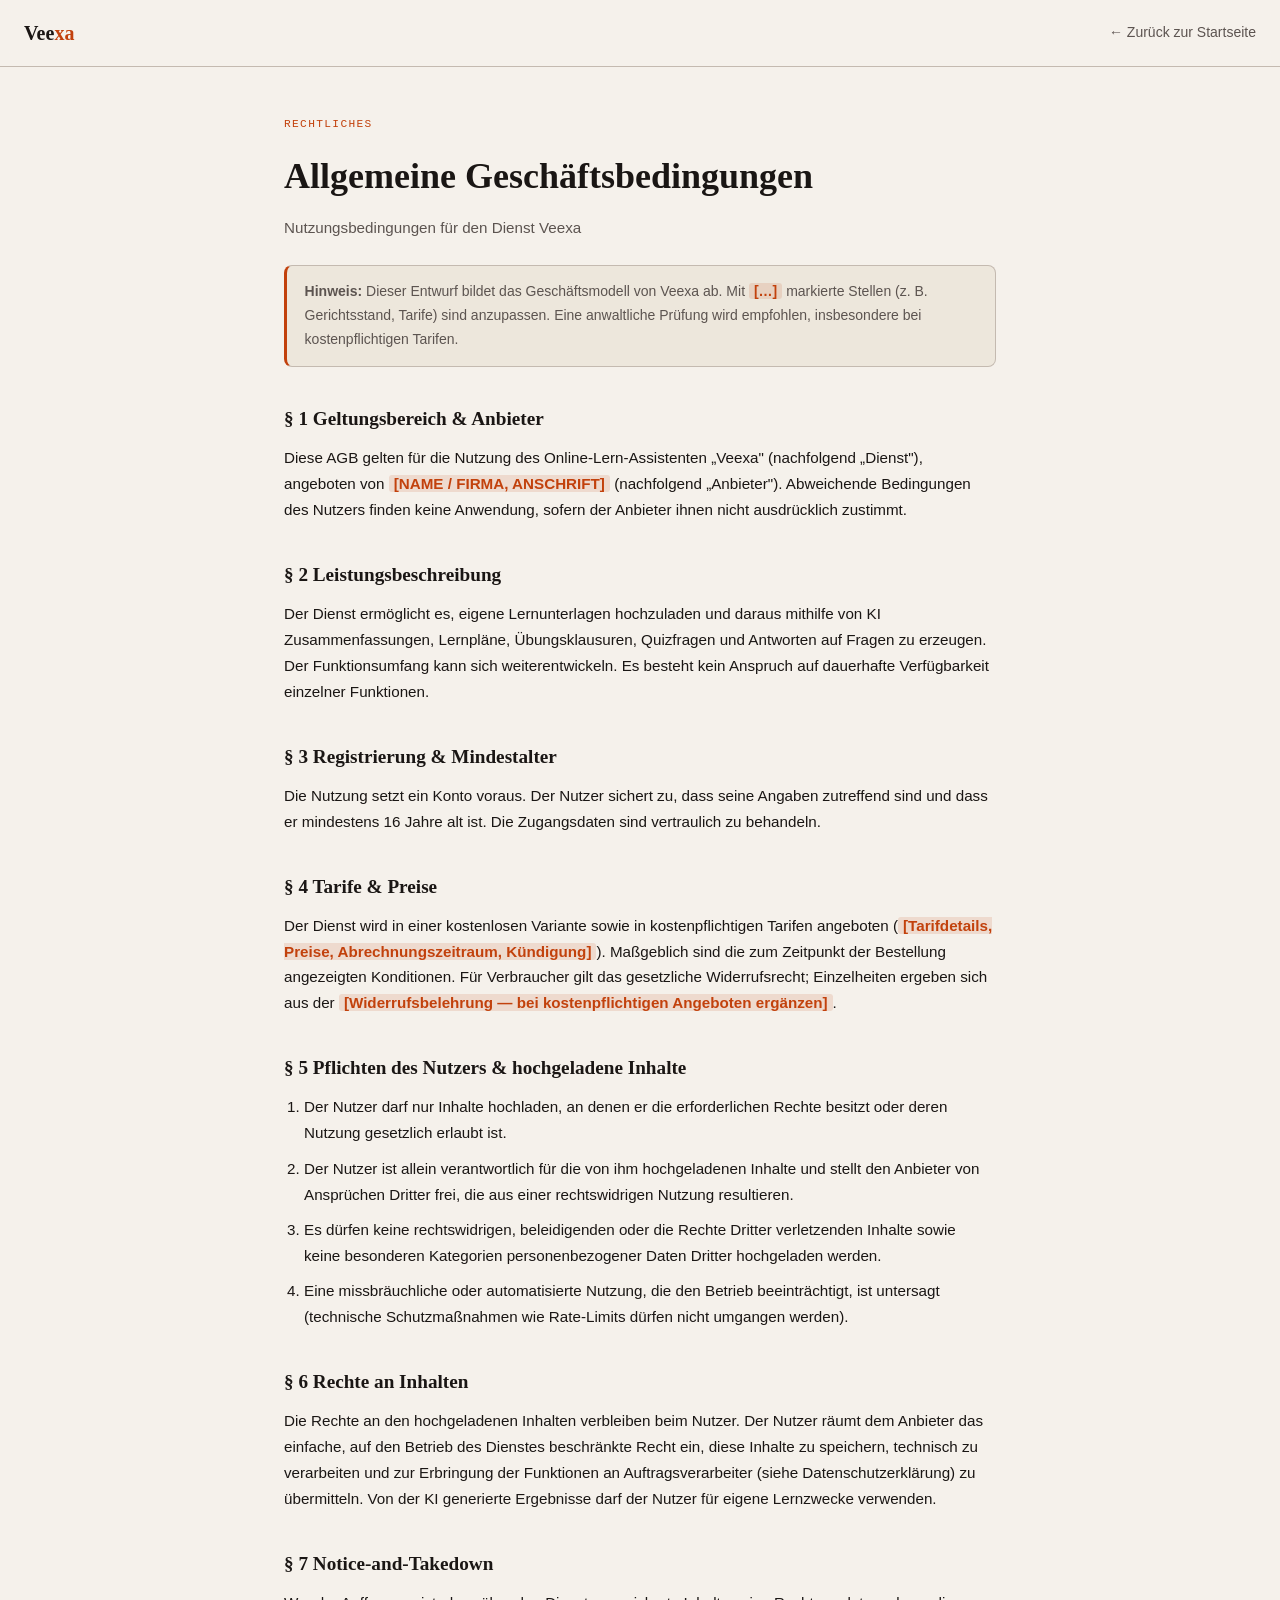
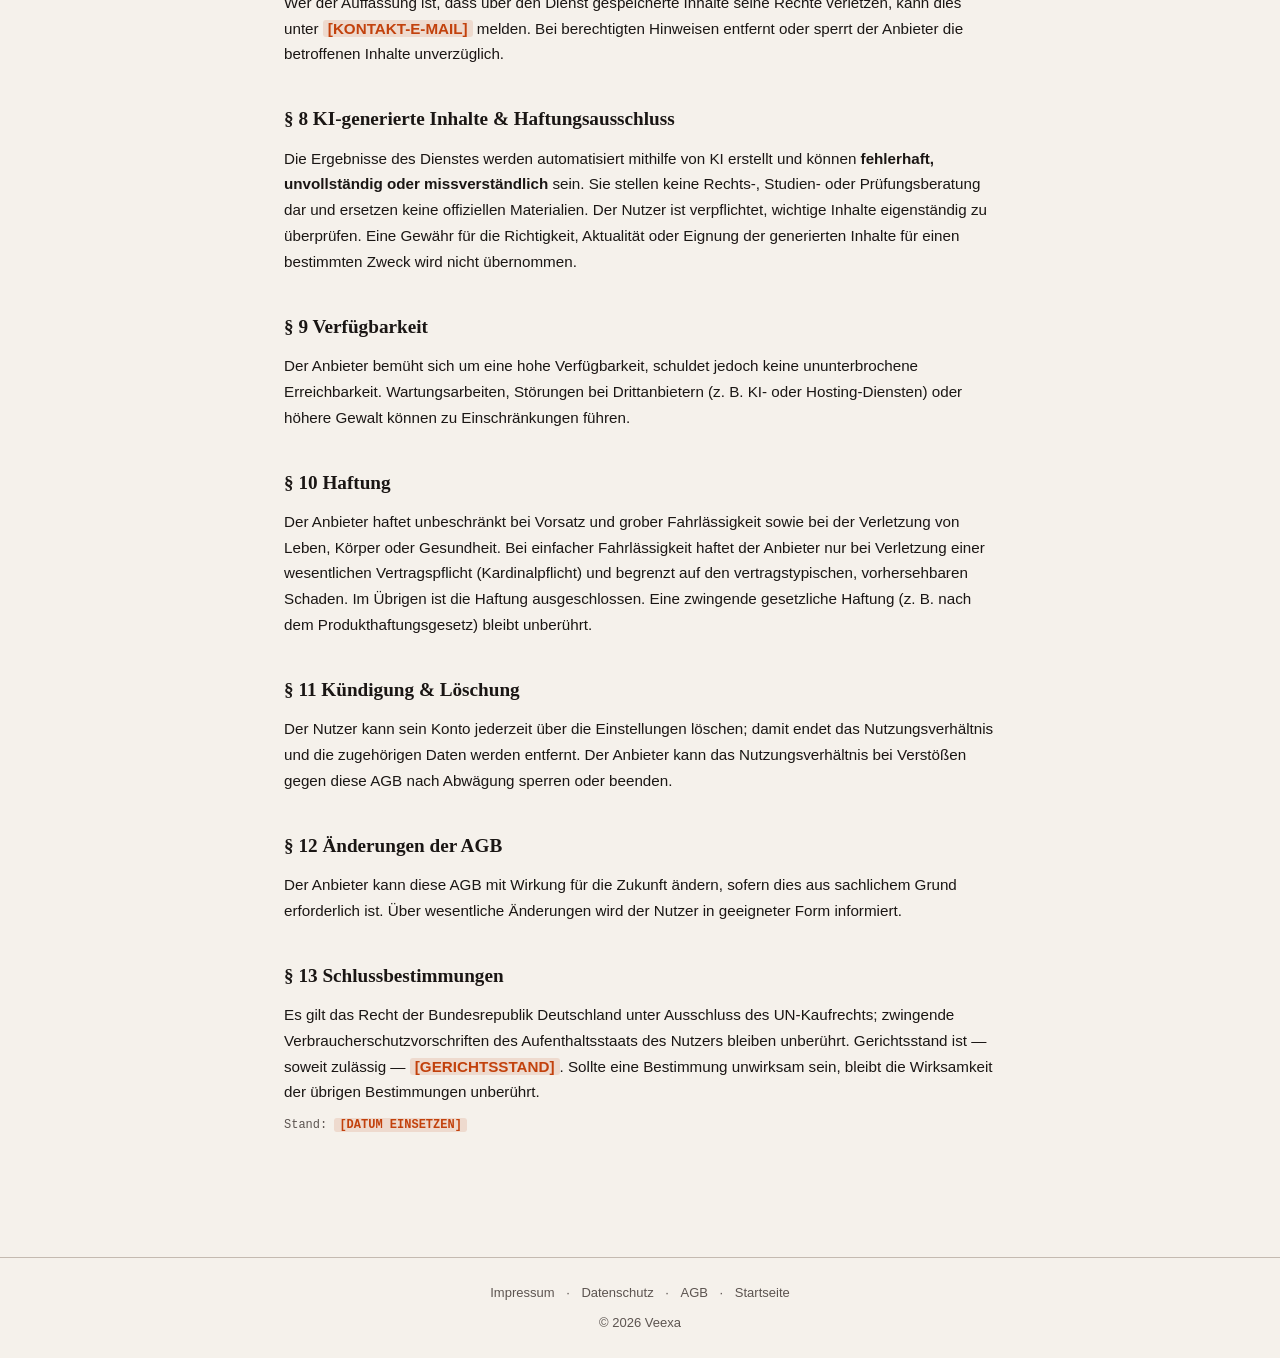
==== app/static/agb.html @ 4945a4fa "fonts and llm change" ====
<!DOCTYPE html>
<html lang="de">
<head>
  <meta charset="UTF-8" />
  <meta name="viewport" content="width=device-width, initial-scale=1.0" />
  <meta name="robots" content="index, follow" />
  <title>AGB — Veexa</title>
  <link rel="icon" href="/logo.png" type="image/png" />
  <link rel="stylesheet" href="/fonts/fonts.css">
  <style>
    :root {
      --bg: #F5F1EB; --panel: #EDE7DC; --border: #C4BAB0;
      --text: #1A1614; --muted: #5C5450; --accent: #C2410C;
    }
    * { margin: 0; padding: 0; box-sizing: border-box; }
    body { background: var(--bg); color: var(--text); font-family: 'Inter', sans-serif; line-height: 1.7; -webkit-font-smoothing: antialiased; }
    .legal-nav {
      position: sticky; top: 0; z-index: 10; display: flex; align-items: center; justify-content: space-between;
      padding: 1rem 1.5rem; background: rgba(245,241,235,0.9); backdrop-filter: blur(8px); border-bottom: 1px solid var(--border);
    }
    .legal-nav a.brand { font-family: 'Lora', serif; font-weight: 700; font-size: 1.25rem; color: var(--text); text-decoration: none; }
    .legal-nav a.brand span { color: var(--accent); }
    .legal-nav a.back { font-size: 0.875rem; color: var(--muted); text-decoration: none; }
    .legal-nav a.back:hover { color: var(--accent); }
    main { max-width: 760px; margin: 0 auto; padding: 3rem 1.5rem 4rem; }
    .legal-kicker { font-family: 'JetBrains Mono', monospace; font-size: 0.7rem; letter-spacing: 0.12em; text-transform: uppercase; color: var(--accent); margin-bottom: 0.75rem; }
    h1 { font-family: 'Lora', serif; font-size: 2.25rem; font-weight: 700; margin-bottom: 0.5rem; }
    h2 { font-family: 'Lora', serif; font-size: 1.2rem; font-weight: 600; margin: 2.25rem 0 0.6rem; }
    p, li { font-size: 0.95rem; color: var(--text); margin-bottom: 0.6rem; }
    .muted { color: var(--muted); }
    ul, ol { padding-left: 1.25rem; margin-bottom: 0.6rem; }
    a { color: var(--accent); }
    .updated { font-family: 'JetBrains Mono', monospace; font-size: 0.75rem; color: var(--muted); margin-top: 0.5rem; }
    .ph { background: rgba(194,65,12,0.13); color: var(--accent); padding: 0 5px; border-radius: 3px; font-weight: 600; }
    .note { background: var(--panel); border: 1px solid var(--border); border-left: 3px solid var(--accent); border-radius: 8px; padding: 0.9rem 1.1rem; margin: 1.5rem 0; font-size: 0.875rem; color: var(--muted); }
    .legal-footer { border-top: 1px solid var(--border); margin-top: 3rem; padding: 1.5rem; text-align: center; font-size: 0.8125rem; color: var(--muted); }
    .legal-footer a { margin: 0 0.5rem; color: var(--muted); text-decoration: none; }
    .legal-footer a:hover { color: var(--accent); }
  </style>
</head>
<body>
  <nav class="legal-nav">
    <a class="brand" href="/">Vee<span>xa</span></a>
    <a class="back" href="/">← Zurück zur Startseite</a>
  </nav>

  <main>
    <div class="legal-kicker">Rechtliches</div>
    <h1>Allgemeine Geschäftsbedingungen</h1>
    <p class="muted">Nutzungsbedingungen für den Dienst Veexa</p>

    <div class="note">
      <strong>Hinweis:</strong> Dieser Entwurf bildet das Geschäftsmodell von Veexa ab. Mit
      <span class="ph">[…]</span> markierte Stellen (z. B. Gerichtsstand, Tarife) sind anzupassen.
      Eine anwaltliche Prüfung wird empfohlen, insbesondere bei kostenpflichtigen Tarifen.
    </div>

    <h2>§ 1 Geltungsbereich &amp; Anbieter</h2>
    <p>
      Diese AGB gelten für die Nutzung des Online-Lern-Assistenten „Veexa" (nachfolgend „Dienst"),
      angeboten von <span class="ph">[NAME / FIRMA, ANSCHRIFT]</span> (nachfolgend „Anbieter"). Abweichende
      Bedingungen des Nutzers finden keine Anwendung, sofern der Anbieter ihnen nicht ausdrücklich zustimmt.
    </p>

    <h2>§ 2 Leistungsbeschreibung</h2>
    <p>
      Der Dienst ermöglicht es, eigene Lernunterlagen hochzuladen und daraus mithilfe von KI
      Zusammenfassungen, Lernpläne, Übungsklausuren, Quizfragen und Antworten auf Fragen zu erzeugen.
      Der Funktionsumfang kann sich weiterentwickeln. Es besteht kein Anspruch auf dauerhafte
      Verfügbarkeit einzelner Funktionen.
    </p>

    <h2>§ 3 Registrierung &amp; Mindestalter</h2>
    <p>
      Die Nutzung setzt ein Konto voraus. Der Nutzer sichert zu, dass seine Angaben zutreffend sind und
      dass er mindestens 16 Jahre alt ist. Die Zugangsdaten sind vertraulich zu behandeln.
    </p>

    <h2>§ 4 Tarife &amp; Preise</h2>
    <p>
      Der Dienst wird in einer kostenlosen Variante sowie in kostenpflichtigen Tarifen angeboten
      (<span class="ph">[Tarifdetails, Preise, Abrechnungszeitraum, Kündigung]</span>). Maßgeblich sind die
      zum Zeitpunkt der Bestellung angezeigten Konditionen. Für Verbraucher gilt das gesetzliche
      Widerrufsrecht; Einzelheiten ergeben sich aus der <span class="ph">[Widerrufsbelehrung — bei
      kostenpflichtigen Angeboten ergänzen]</span>.
    </p>

    <h2>§ 5 Pflichten des Nutzers &amp; hochgeladene Inhalte</h2>
    <ol>
      <li>Der Nutzer darf nur Inhalte hochladen, an denen er die erforderlichen Rechte besitzt oder deren Nutzung gesetzlich erlaubt ist.</li>
      <li>Der Nutzer ist allein verantwortlich für die von ihm hochgeladenen Inhalte und stellt den Anbieter von Ansprüchen Dritter frei, die aus einer rechtswidrigen Nutzung resultieren.</li>
      <li>Es dürfen keine rechtswidrigen, beleidigenden oder die Rechte Dritter verletzenden Inhalte sowie keine besonderen Kategorien personenbezogener Daten Dritter hochgeladen werden.</li>
      <li>Eine missbräuchliche oder automatisierte Nutzung, die den Betrieb beeinträchtigt, ist untersagt (technische Schutzmaßnahmen wie Rate-Limits dürfen nicht umgangen werden).</li>
    </ol>

    <h2>§ 6 Rechte an Inhalten</h2>
    <p>
      Die Rechte an den hochgeladenen Inhalten verbleiben beim Nutzer. Der Nutzer räumt dem Anbieter das
      einfache, auf den Betrieb des Dienstes beschränkte Recht ein, diese Inhalte zu speichern, technisch
      zu verarbeiten und zur Erbringung der Funktionen an Auftragsverarbeiter (siehe Datenschutzerklärung)
      zu übermitteln. Von der KI generierte Ergebnisse darf der Nutzer für eigene Lernzwecke verwenden.
    </p>

    <h2>§ 7 Notice-and-Takedown</h2>
    <p>
      Wer der Auffassung ist, dass über den Dienst gespeicherte Inhalte seine Rechte verletzen, kann dies
      unter <span class="ph">[KONTAKT-E-MAIL]</span> melden. Bei berechtigten Hinweisen entfernt oder
      sperrt der Anbieter die betroffenen Inhalte unverzüglich.
    </p>

    <h2>§ 8 KI-generierte Inhalte &amp; Haftungsausschluss</h2>
    <p>
      Die Ergebnisse des Dienstes werden automatisiert mithilfe von KI erstellt und können <strong>fehlerhaft,
      unvollständig oder missverständlich</strong> sein. Sie stellen keine Rechts-, Studien- oder
      Prüfungsberatung dar und ersetzen keine offiziellen Materialien. Der Nutzer ist verpflichtet,
      wichtige Inhalte eigenständig zu überprüfen. Eine Gewähr für die Richtigkeit, Aktualität oder
      Eignung der generierten Inhalte für einen bestimmten Zweck wird nicht übernommen.
    </p>

    <h2>§ 9 Verfügbarkeit</h2>
    <p>
      Der Anbieter bemüht sich um eine hohe Verfügbarkeit, schuldet jedoch keine ununterbrochene
      Erreichbarkeit. Wartungsarbeiten, Störungen bei Drittanbietern (z. B. KI- oder Hosting-Diensten)
      oder höhere Gewalt können zu Einschränkungen führen.
    </p>

    <h2>§ 10 Haftung</h2>
    <p>
      Der Anbieter haftet unbeschränkt bei Vorsatz und grober Fahrlässigkeit sowie bei der Verletzung von
      Leben, Körper oder Gesundheit. Bei einfacher Fahrlässigkeit haftet der Anbieter nur bei Verletzung
      einer wesentlichen Vertragspflicht (Kardinalpflicht) und begrenzt auf den vertragstypischen,
      vorhersehbaren Schaden. Im Übrigen ist die Haftung ausgeschlossen. Eine zwingende gesetzliche
      Haftung (z. B. nach dem Produkthaftungsgesetz) bleibt unberührt.
    </p>

    <h2>§ 11 Kündigung &amp; Löschung</h2>
    <p>
      Der Nutzer kann sein Konto jederzeit über die Einstellungen löschen; damit endet das
      Nutzungsverhältnis und die zugehörigen Daten werden entfernt. Der Anbieter kann das
      Nutzungsverhältnis bei Verstößen gegen diese AGB nach Abwägung sperren oder beenden.
    </p>

    <h2>§ 12 Änderungen der AGB</h2>
    <p>
      Der Anbieter kann diese AGB mit Wirkung für die Zukunft ändern, sofern dies aus sachlichem Grund
      erforderlich ist. Über wesentliche Änderungen wird der Nutzer in geeigneter Form informiert.
    </p>

    <h2>§ 13 Schlussbestimmungen</h2>
    <p>
      Es gilt das Recht der Bundesrepublik Deutschland unter Ausschluss des UN-Kaufrechts; zwingende
      Verbraucherschutzvorschriften des Aufenthaltsstaats des Nutzers bleiben unberührt. Gerichtsstand ist
      — soweit zulässig — <span class="ph">[GERICHTSSTAND]</span>. Sollte eine Bestimmung unwirksam sein,
      bleibt die Wirksamkeit der übrigen Bestimmungen unberührt.
    </p>

    <p class="updated">Stand: <span class="ph">[DATUM EINSETZEN]</span></p>
  </main>

  <footer class="legal-footer">
    <a href="/impressum">Impressum</a> ·
    <a href="/datenschutz">Datenschutz</a> ·
    <a href="/agb">AGB</a> ·
    <a href="/">Startseite</a>
    <div style="margin-top:0.5rem;">© 2026 Veexa</div>
  </footer>
</body>
</html>
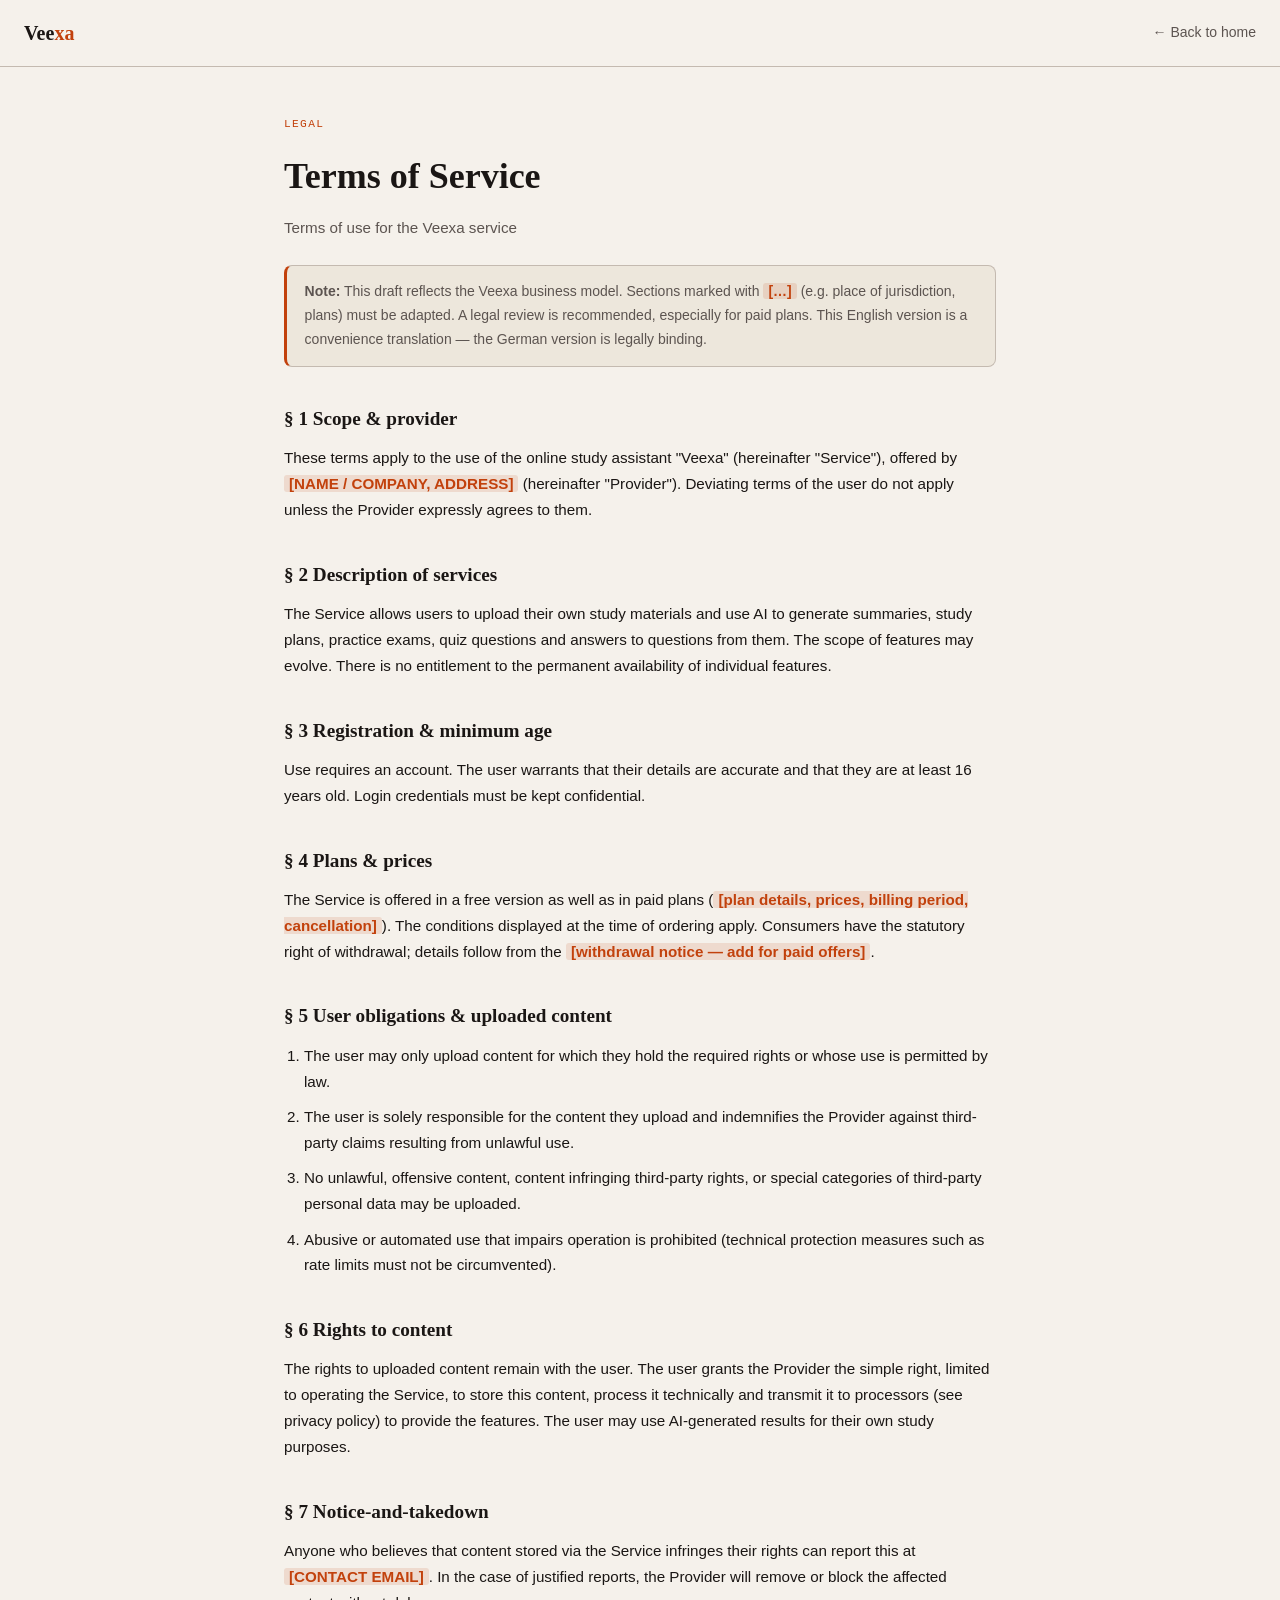
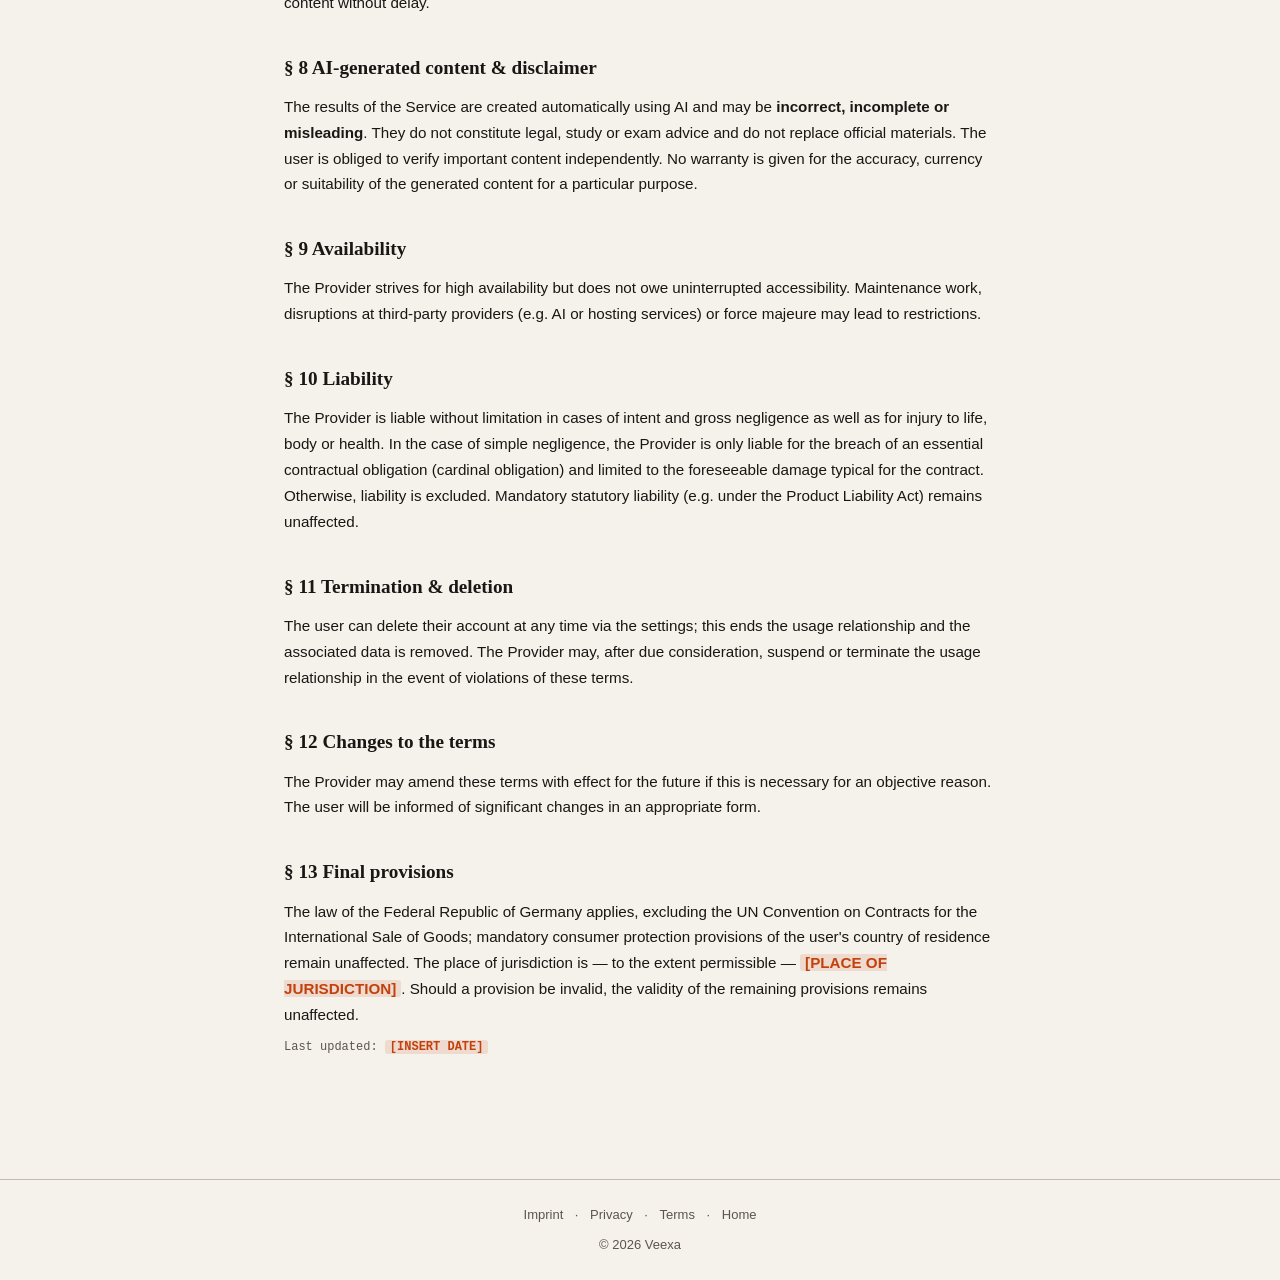
==== commit 230fb409: "speed increase und UI details + test dateien" ====
--- a/app/static/agb.html
+++ b/app/static/agb.html
@@ -12,11 +12,15 @@
       --bg: #F5F1EB; --panel: #EDE7DC; --border: #C4BAB0;
       --text: #1A1614; --muted: #5C5450; --accent: #C2410C;
     }
+    [data-theme="dark"] {
+      --bg: #161210; --panel: #1F1A16; --border: #3A3028;
+      --text: #F0EDE8; --muted: #A8A29E; --accent: #F97316;
+    }
     * { margin: 0; padding: 0; box-sizing: border-box; }
-    body { background: var(--bg); color: var(--text); font-family: 'Inter', sans-serif; line-height: 1.7; -webkit-font-smoothing: antialiased; }
+    body { background: var(--bg); color: var(--text); font-family: 'Inter', sans-serif; line-height: 1.7; -webkit-font-smoothing: antialiased; transition: background 0.25s ease, color 0.25s ease; }
     .legal-nav {
       position: sticky; top: 0; z-index: 10; display: flex; align-items: center; justify-content: space-between;
-      padding: 1rem 1.5rem; background: rgba(245,241,235,0.9); backdrop-filter: blur(8px); border-bottom: 1px solid var(--border);
+      padding: 1rem 1.5rem; background: color-mix(in srgb, var(--bg) 90%, transparent); backdrop-filter: blur(8px); border-bottom: 1px solid var(--border);
     }
     .legal-nav a.brand { font-family: 'Lora', serif; font-weight: 700; font-size: 1.25rem; color: var(--text); text-decoration: none; }
     .legal-nav a.brand span { color: var(--accent); }
@@ -39,45 +43,48 @@
   </style>
 </head>
 <body>
+  <script>
+    (function(){var t=localStorage.getItem('theme');if(t==='dark')document.body.setAttribute('data-theme','dark');})();
+  </script>
   <nav class="legal-nav">
     <a class="brand" href="/">Vee<span>xa</span></a>
-    <a class="back" href="/">← Zurück zur Startseite</a>
+    <a class="back" href="/" data-i18n="back-home">← Zurück zur Startseite</a>
   </nav>
 
   <main>
-    <div class="legal-kicker">Rechtliches</div>
-    <h1>Allgemeine Geschäftsbedingungen</h1>
-    <p class="muted">Nutzungsbedingungen für den Dienst Veexa</p>
-
-    <div class="note">
+    <div class="legal-kicker" data-i18n="kicker">Rechtliches</div>
+    <h1 data-i18n="title">Allgemeine Geschäftsbedingungen</h1>
+    <p class="muted" data-i18n="subtitle">Nutzungsbedingungen für den Dienst Veexa</p>
+
+    <div class="note" data-i18n-html="note">
       <strong>Hinweis:</strong> Dieser Entwurf bildet das Geschäftsmodell von Veexa ab. Mit
       <span class="ph">[…]</span> markierte Stellen (z. B. Gerichtsstand, Tarife) sind anzupassen.
       Eine anwaltliche Prüfung wird empfohlen, insbesondere bei kostenpflichtigen Tarifen.
     </div>
 
-    <h2>§ 1 Geltungsbereich &amp; Anbieter</h2>
-    <p>
+    <h2 data-i18n="h-1">§ 1 Geltungsbereich &amp; Anbieter</h2>
+    <p data-i18n-html="p-1">
       Diese AGB gelten für die Nutzung des Online-Lern-Assistenten „Veexa" (nachfolgend „Dienst"),
       angeboten von <span class="ph">[NAME / FIRMA, ANSCHRIFT]</span> (nachfolgend „Anbieter"). Abweichende
       Bedingungen des Nutzers finden keine Anwendung, sofern der Anbieter ihnen nicht ausdrücklich zustimmt.
     </p>
 
-    <h2>§ 2 Leistungsbeschreibung</h2>
-    <p>
+    <h2 data-i18n="h-2">§ 2 Leistungsbeschreibung</h2>
+    <p data-i18n="p-2">
       Der Dienst ermöglicht es, eigene Lernunterlagen hochzuladen und daraus mithilfe von KI
       Zusammenfassungen, Lernpläne, Übungsklausuren, Quizfragen und Antworten auf Fragen zu erzeugen.
       Der Funktionsumfang kann sich weiterentwickeln. Es besteht kein Anspruch auf dauerhafte
       Verfügbarkeit einzelner Funktionen.
     </p>
 
-    <h2>§ 3 Registrierung &amp; Mindestalter</h2>
-    <p>
+    <h2 data-i18n="h-3">§ 3 Registrierung &amp; Mindestalter</h2>
+    <p data-i18n="p-3">
       Die Nutzung setzt ein Konto voraus. Der Nutzer sichert zu, dass seine Angaben zutreffend sind und
       dass er mindestens 16 Jahre alt ist. Die Zugangsdaten sind vertraulich zu behandeln.
     </p>
 
-    <h2>§ 4 Tarife &amp; Preise</h2>
-    <p>
+    <h2 data-i18n="h-4">§ 4 Tarife &amp; Preise</h2>
+    <p data-i18n-html="p-4">
       Der Dienst wird in einer kostenlosen Variante sowie in kostenpflichtigen Tarifen angeboten
       (<span class="ph">[Tarifdetails, Preise, Abrechnungszeitraum, Kündigung]</span>). Maßgeblich sind die
       zum Zeitpunkt der Bestellung angezeigten Konditionen. Für Verbraucher gilt das gesetzliche
@@ -85,31 +92,31 @@
       kostenpflichtigen Angeboten ergänzen]</span>.
     </p>
 
-    <h2>§ 5 Pflichten des Nutzers &amp; hochgeladene Inhalte</h2>
-    <ol>
+    <h2 data-i18n="h-5">§ 5 Pflichten des Nutzers &amp; hochgeladene Inhalte</h2>
+    <ol data-i18n-html="p-5">
       <li>Der Nutzer darf nur Inhalte hochladen, an denen er die erforderlichen Rechte besitzt oder deren Nutzung gesetzlich erlaubt ist.</li>
       <li>Der Nutzer ist allein verantwortlich für die von ihm hochgeladenen Inhalte und stellt den Anbieter von Ansprüchen Dritter frei, die aus einer rechtswidrigen Nutzung resultieren.</li>
       <li>Es dürfen keine rechtswidrigen, beleidigenden oder die Rechte Dritter verletzenden Inhalte sowie keine besonderen Kategorien personenbezogener Daten Dritter hochgeladen werden.</li>
       <li>Eine missbräuchliche oder automatisierte Nutzung, die den Betrieb beeinträchtigt, ist untersagt (technische Schutzmaßnahmen wie Rate-Limits dürfen nicht umgangen werden).</li>
     </ol>
 
-    <h2>§ 6 Rechte an Inhalten</h2>
-    <p>
+    <h2 data-i18n="h-6">§ 6 Rechte an Inhalten</h2>
+    <p data-i18n="p-6">
       Die Rechte an den hochgeladenen Inhalten verbleiben beim Nutzer. Der Nutzer räumt dem Anbieter das
       einfache, auf den Betrieb des Dienstes beschränkte Recht ein, diese Inhalte zu speichern, technisch
       zu verarbeiten und zur Erbringung der Funktionen an Auftragsverarbeiter (siehe Datenschutzerklärung)
       zu übermitteln. Von der KI generierte Ergebnisse darf der Nutzer für eigene Lernzwecke verwenden.
     </p>
 
-    <h2>§ 7 Notice-and-Takedown</h2>
-    <p>
+    <h2 data-i18n="h-7">§ 7 Notice-and-Takedown</h2>
+    <p data-i18n-html="p-7">
       Wer der Auffassung ist, dass über den Dienst gespeicherte Inhalte seine Rechte verletzen, kann dies
       unter <span class="ph">[KONTAKT-E-MAIL]</span> melden. Bei berechtigten Hinweisen entfernt oder
       sperrt der Anbieter die betroffenen Inhalte unverzüglich.
     </p>
 
-    <h2>§ 8 KI-generierte Inhalte &amp; Haftungsausschluss</h2>
-    <p>
+    <h2 data-i18n="h-8">§ 8 KI-generierte Inhalte &amp; Haftungsausschluss</h2>
+    <p data-i18n-html="p-8">
       Die Ergebnisse des Dienstes werden automatisiert mithilfe von KI erstellt und können <strong>fehlerhaft,
       unvollständig oder missverständlich</strong> sein. Sie stellen keine Rechts-, Studien- oder
       Prüfungsberatung dar und ersetzen keine offiziellen Materialien. Der Nutzer ist verpflichtet,
@@ -117,15 +124,15 @@
       Eignung der generierten Inhalte für einen bestimmten Zweck wird nicht übernommen.
     </p>
 
-    <h2>§ 9 Verfügbarkeit</h2>
-    <p>
+    <h2 data-i18n="h-9">§ 9 Verfügbarkeit</h2>
+    <p data-i18n="p-9">
       Der Anbieter bemüht sich um eine hohe Verfügbarkeit, schuldet jedoch keine ununterbrochene
       Erreichbarkeit. Wartungsarbeiten, Störungen bei Drittanbietern (z. B. KI- oder Hosting-Diensten)
       oder höhere Gewalt können zu Einschränkungen führen.
     </p>
 
-    <h2>§ 10 Haftung</h2>
-    <p>
+    <h2 data-i18n="h-10">§ 10 Haftung</h2>
+    <p data-i18n="p-10">
       Der Anbieter haftet unbeschränkt bei Vorsatz und grober Fahrlässigkeit sowie bei der Verletzung von
       Leben, Körper oder Gesundheit. Bei einfacher Fahrlässigkeit haftet der Anbieter nur bei Verletzung
       einer wesentlichen Vertragspflicht (Kardinalpflicht) und begrenzt auf den vertragstypischen,
@@ -133,36 +140,168 @@
       Haftung (z. B. nach dem Produkthaftungsgesetz) bleibt unberührt.
     </p>
 
-    <h2>§ 11 Kündigung &amp; Löschung</h2>
-    <p>
+    <h2 data-i18n="h-11">§ 11 Kündigung &amp; Löschung</h2>
+    <p data-i18n="p-11">
       Der Nutzer kann sein Konto jederzeit über die Einstellungen löschen; damit endet das
       Nutzungsverhältnis und die zugehörigen Daten werden entfernt. Der Anbieter kann das
       Nutzungsverhältnis bei Verstößen gegen diese AGB nach Abwägung sperren oder beenden.
     </p>
 
-    <h2>§ 12 Änderungen der AGB</h2>
-    <p>
+    <h2 data-i18n="h-12">§ 12 Änderungen der AGB</h2>
+    <p data-i18n="p-12">
       Der Anbieter kann diese AGB mit Wirkung für die Zukunft ändern, sofern dies aus sachlichem Grund
       erforderlich ist. Über wesentliche Änderungen wird der Nutzer in geeigneter Form informiert.
     </p>
 
-    <h2>§ 13 Schlussbestimmungen</h2>
-    <p>
+    <h2 data-i18n="h-13">§ 13 Schlussbestimmungen</h2>
+    <p data-i18n-html="p-13">
       Es gilt das Recht der Bundesrepublik Deutschland unter Ausschluss des UN-Kaufrechts; zwingende
       Verbraucherschutzvorschriften des Aufenthaltsstaats des Nutzers bleiben unberührt. Gerichtsstand ist
       — soweit zulässig — <span class="ph">[GERICHTSSTAND]</span>. Sollte eine Bestimmung unwirksam sein,
       bleibt die Wirksamkeit der übrigen Bestimmungen unberührt.
     </p>
 
-    <p class="updated">Stand: <span class="ph">[DATUM EINSETZEN]</span></p>
+    <p class="updated" data-i18n-html="updated">Stand: <span class="ph">[DATUM EINSETZEN]</span></p>
   </main>
 
   <footer class="legal-footer">
-    <a href="/impressum">Impressum</a> ·
-    <a href="/datenschutz">Datenschutz</a> ·
-    <a href="/agb">AGB</a> ·
-    <a href="/">Startseite</a>
+    <a href="/impressum" data-i18n="f-impressum">Impressum</a> ·
+    <a href="/datenschutz" data-i18n="f-privacy">Datenschutz</a> ·
+    <a href="/agb" data-i18n="f-terms">AGB</a> ·
+    <a href="/" data-i18n="f-home">Startseite</a>
     <div style="margin-top:0.5rem;">© 2026 Veexa</div>
   </footer>
+
+  <script>
+  // Convenience translations — the German version prevails legally.
+  const TRANSLATIONS = {
+    en: {
+      'page-title':'Terms of Service — Veexa',
+      'back-home':'← Back to home',
+      'kicker':'Legal',
+      'title':'Terms of Service',
+      'subtitle':'Terms of use for the Veexa service',
+      'note':'<strong>Note:</strong> This draft reflects the Veexa business model. Sections marked with <span class="ph">[…]</span> (e.g. place of jurisdiction, plans) must be adapted. A legal review is recommended, especially for paid plans. This English version is a convenience translation — the German version is legally binding.',
+      'h-1':'§ 1 Scope & provider',
+      'p-1':'These terms apply to the use of the online study assistant "Veexa" (hereinafter "Service"), offered by <span class="ph">[NAME / COMPANY, ADDRESS]</span> (hereinafter "Provider"). Deviating terms of the user do not apply unless the Provider expressly agrees to them.',
+      'h-2':'§ 2 Description of services',
+      'p-2':'The Service allows users to upload their own study materials and use AI to generate summaries, study plans, practice exams, quiz questions and answers to questions from them. The scope of features may evolve. There is no entitlement to the permanent availability of individual features.',
+      'h-3':'§ 3 Registration & minimum age',
+      'p-3':'Use requires an account. The user warrants that their details are accurate and that they are at least 16 years old. Login credentials must be kept confidential.',
+      'h-4':'§ 4 Plans & prices',
+      'p-4':'The Service is offered in a free version as well as in paid plans (<span class="ph">[plan details, prices, billing period, cancellation]</span>). The conditions displayed at the time of ordering apply. Consumers have the statutory right of withdrawal; details follow from the <span class="ph">[withdrawal notice — add for paid offers]</span>.',
+      'h-5':'§ 5 User obligations & uploaded content',
+      'p-5':'<li>The user may only upload content for which they hold the required rights or whose use is permitted by law.</li><li>The user is solely responsible for the content they upload and indemnifies the Provider against third-party claims resulting from unlawful use.</li><li>No unlawful, offensive content, content infringing third-party rights, or special categories of third-party personal data may be uploaded.</li><li>Abusive or automated use that impairs operation is prohibited (technical protection measures such as rate limits must not be circumvented).</li>',
+      'h-6':'§ 6 Rights to content',
+      'p-6':'The rights to uploaded content remain with the user. The user grants the Provider the simple right, limited to operating the Service, to store this content, process it technically and transmit it to processors (see privacy policy) to provide the features. The user may use AI-generated results for their own study purposes.',
+      'h-7':'§ 7 Notice-and-takedown',
+      'p-7':'Anyone who believes that content stored via the Service infringes their rights can report this at <span class="ph">[CONTACT EMAIL]</span>. In the case of justified reports, the Provider will remove or block the affected content without delay.',
+      'h-8':'§ 8 AI-generated content & disclaimer',
+      'p-8':'The results of the Service are created automatically using AI and may be <strong>incorrect, incomplete or misleading</strong>. They do not constitute legal, study or exam advice and do not replace official materials. The user is obliged to verify important content independently. No warranty is given for the accuracy, currency or suitability of the generated content for a particular purpose.',
+      'h-9':'§ 9 Availability',
+      'p-9':'The Provider strives for high availability but does not owe uninterrupted accessibility. Maintenance work, disruptions at third-party providers (e.g. AI or hosting services) or force majeure may lead to restrictions.',
+      'h-10':'§ 10 Liability',
+      'p-10':'The Provider is liable without limitation in cases of intent and gross negligence as well as for injury to life, body or health. In the case of simple negligence, the Provider is only liable for the breach of an essential contractual obligation (cardinal obligation) and limited to the foreseeable damage typical for the contract. Otherwise, liability is excluded. Mandatory statutory liability (e.g. under the Product Liability Act) remains unaffected.',
+      'h-11':'§ 11 Termination & deletion',
+      'p-11':'The user can delete their account at any time via the settings; this ends the usage relationship and the associated data is removed. The Provider may, after due consideration, suspend or terminate the usage relationship in the event of violations of these terms.',
+      'h-12':'§ 12 Changes to the terms',
+      'p-12':'The Provider may amend these terms with effect for the future if this is necessary for an objective reason. The user will be informed of significant changes in an appropriate form.',
+      'h-13':'§ 13 Final provisions',
+      'p-13':'The law of the Federal Republic of Germany applies, excluding the UN Convention on Contracts for the International Sale of Goods; mandatory consumer protection provisions of the user\'s country of residence remain unaffected. The place of jurisdiction is — to the extent permissible — <span class="ph">[PLACE OF JURISDICTION]</span>. Should a provision be invalid, the validity of the remaining provisions remains unaffected.',
+      'updated':'Last updated: <span class="ph">[INSERT DATE]</span>',
+      'f-impressum':'Imprint','f-privacy':'Privacy','f-terms':'Terms','f-home':'Home',
+    },
+    es: {
+      'page-title':'Términos y condiciones — Veexa',
+      'back-home':'← Volver al inicio',
+      'kicker':'Información legal',
+      'title':'Términos y condiciones',
+      'subtitle':'Condiciones de uso del servicio Veexa',
+      'note':'<strong>Nota:</strong> Este borrador refleja el modelo de negocio de Veexa. Las partes marcadas con <span class="ph">[…]</span> (p. ej. fuero, tarifas) deben adaptarse. Se recomienda una revisión legal, especialmente para los planes de pago. Esta versión en español es una traducción de cortesía — la versión alemana es la jurídicamente vinculante.',
+      'h-1':'§ 1 Ámbito de aplicación y proveedor',
+      'p-1':'Estas condiciones se aplican al uso del asistente de estudio en línea «Veexa» (en adelante, «Servicio»), ofrecido por <span class="ph">[NOMBRE / EMPRESA, DIRECCIÓN]</span> (en adelante, «Proveedor»). Las condiciones divergentes del usuario no se aplican salvo que el Proveedor las acepte expresamente.',
+      'h-2':'§ 2 Descripción del servicio',
+      'p-2':'El Servicio permite subir materiales de estudio propios y generar a partir de ellos, mediante IA, resúmenes, planes de estudio, exámenes de práctica, preguntas de quiz y respuestas a preguntas. El alcance de las funciones puede evolucionar. No existe derecho a la disponibilidad permanente de funciones individuales.',
+      'h-3':'§ 3 Registro y edad mínima',
+      'p-3':'El uso requiere una cuenta. El usuario garantiza que sus datos son correctos y que tiene al menos 16 años. Las credenciales de acceso deben tratarse de forma confidencial.',
+      'h-4':'§ 4 Planes y precios',
+      'p-4':'El Servicio se ofrece en una versión gratuita y en planes de pago (<span class="ph">[detalles de los planes, precios, período de facturación, cancelación]</span>). Son determinantes las condiciones mostradas en el momento del pedido. Los consumidores tienen el derecho legal de desistimiento; los detalles se derivan de la <span class="ph">[información sobre desistimiento — añadir para ofertas de pago]</span>.',
+      'h-5':'§ 5 Obligaciones del usuario y contenidos subidos',
+      'p-5':'<li>El usuario solo puede subir contenidos sobre los que posea los derechos necesarios o cuyo uso esté permitido por la ley.</li><li>El usuario es el único responsable de los contenidos que suba y exime al Proveedor de reclamaciones de terceros derivadas de un uso ilícito.</li><li>No se pueden subir contenidos ilícitos, ofensivos o que vulneren derechos de terceros, ni categorías especiales de datos personales de terceros.</li><li>Queda prohibido el uso abusivo o automatizado que perjudique el funcionamiento (no se pueden eludir las medidas técnicas de protección, como los límites de uso).</li>',
+      'h-6':'§ 6 Derechos sobre los contenidos',
+      'p-6':'Los derechos sobre los contenidos subidos permanecen con el usuario. El usuario concede al Proveedor el derecho simple, limitado al funcionamiento del Servicio, de almacenar estos contenidos, procesarlos técnicamente y transmitirlos a encargados del tratamiento (véase la política de privacidad) para prestar las funciones. El usuario puede utilizar los resultados generados por la IA para sus propios fines de estudio.',
+      'h-7':'§ 7 Notificación y retirada',
+      'p-7':'Quien considere que los contenidos almacenados a través del Servicio vulneran sus derechos puede comunicarlo a <span class="ph">[CORREO DE CONTACTO]</span>. En caso de avisos justificados, el Proveedor eliminará o bloqueará sin demora los contenidos afectados.',
+      'h-8':'§ 8 Contenidos generados por IA y exención de responsabilidad',
+      'p-8':'Los resultados del Servicio se crean automáticamente mediante IA y pueden ser <strong>erróneos, incompletos o equívocos</strong>. No constituyen asesoramiento jurídico, académico ni de exámenes y no sustituyen los materiales oficiales. El usuario está obligado a verificar por sí mismo los contenidos importantes. No se garantiza la exactitud, actualidad o idoneidad de los contenidos generados para un fin determinado.',
+      'h-9':'§ 9 Disponibilidad',
+      'p-9':'El Proveedor se esfuerza por mantener una alta disponibilidad, pero no debe una accesibilidad ininterrumpida. Los trabajos de mantenimiento, las interrupciones de proveedores externos (p. ej. servicios de IA o de alojamiento) o la fuerza mayor pueden provocar restricciones.',
+      'h-10':'§ 10 Responsabilidad',
+      'p-10':'El Proveedor responde de forma ilimitada en caso de dolo y negligencia grave, así como por daños a la vida, el cuerpo o la salud. En caso de negligencia leve, el Proveedor solo responde por el incumplimiento de una obligación contractual esencial (obligación cardinal) y limitado al daño previsible típico del contrato. Por lo demás, queda excluida la responsabilidad. La responsabilidad legal obligatoria (p. ej. según la ley de responsabilidad por productos) no se ve afectada.',
+      'h-11':'§ 11 Cancelación y eliminación',
+      'p-11':'El usuario puede eliminar su cuenta en cualquier momento a través de los ajustes; con ello finaliza la relación de uso y se eliminan los datos asociados. El Proveedor puede, tras la debida ponderación, suspender o finalizar la relación de uso en caso de infracciones de estas condiciones.',
+      'h-12':'§ 12 Modificaciones de las condiciones',
+      'p-12':'El Proveedor puede modificar estas condiciones con efecto para el futuro si es necesario por una razón objetiva. El usuario será informado de los cambios significativos de forma adecuada.',
+      'h-13':'§ 13 Disposiciones finales',
+      'p-13':'Se aplica el derecho de la República Federal de Alemania con exclusión de la Convención de las Naciones Unidas sobre los Contratos de Compraventa Internacional de Mercaderías; las disposiciones imperativas de protección del consumidor del país de residencia del usuario no se ven afectadas. El fuero es — en la medida en que sea admisible — <span class="ph">[FUERO]</span>. Si alguna disposición fuera inválida, la validez de las demás disposiciones no se verá afectada.',
+      'updated':'Última actualización: <span class="ph">[INSERTAR FECHA]</span>',
+      'f-impressum':'Aviso legal','f-privacy':'Privacidad','f-terms':'Términos','f-home':'Inicio',
+    },
+    fr: {
+      'page-title':'Conditions générales — Veexa',
+      'back-home':'← Retour à l\'accueil',
+      'kicker':'Juridique',
+      'title':'Conditions générales d\'utilisation',
+      'subtitle':'Conditions d\'utilisation du service Veexa',
+      'note':'<strong>Remarque :</strong> Ce projet reflète le modèle économique de Veexa. Les passages marqués <span class="ph">[…]</span> (p. ex. juridiction compétente, tarifs) doivent être adaptés. Une vérification juridique est recommandée, en particulier pour les offres payantes. Cette version française est une traduction de courtoisie — la version allemande fait foi.',
+      'h-1':'§ 1 Champ d\'application et fournisseur',
+      'p-1':'Les présentes CGU s\'appliquent à l\'utilisation de l\'assistant d\'étude en ligne « Veexa » (ci-après « Service »), proposé par <span class="ph">[NOM / SOCIÉTÉ, ADRESSE]</span> (ci-après « Fournisseur »). Les conditions divergentes de l\'utilisateur ne s\'appliquent pas, sauf accord exprès du Fournisseur.',
+      'h-2':'§ 2 Description des prestations',
+      'p-2':'Le Service permet de téléverser ses propres supports d\'étude et d\'en générer, à l\'aide de l\'IA, des résumés, des plans d\'étude, des examens d\'entraînement, des questions de quiz et des réponses à des questions. L\'étendue des fonctionnalités peut évoluer. Il n\'existe aucun droit à la disponibilité permanente de fonctionnalités individuelles.',
+      'h-3':'§ 3 Inscription et âge minimum',
+      'p-3':'L\'utilisation nécessite un compte. L\'utilisateur garantit que ses informations sont exactes et qu\'il a au moins 16 ans. Les identifiants doivent être traités de manière confidentielle.',
+      'h-4':'§ 4 Tarifs et prix',
+      'p-4':'Le Service est proposé dans une version gratuite ainsi que dans des offres payantes (<span class="ph">[détails des offres, prix, période de facturation, résiliation]</span>). Les conditions affichées au moment de la commande font foi. Les consommateurs bénéficient du droit de rétractation légal ; les détails figurent dans <span class="ph">[l\'information sur la rétractation — à compléter pour les offres payantes]</span>.',
+      'h-5':'§ 5 Obligations de l\'utilisateur et contenus téléversés',
+      'p-5':'<li>L\'utilisateur ne peut téléverser que des contenus pour lesquels il détient les droits nécessaires ou dont l\'utilisation est autorisée par la loi.</li><li>L\'utilisateur est seul responsable des contenus qu\'il téléverse et garantit le Fournisseur contre les réclamations de tiers résultant d\'une utilisation illicite.</li><li>Il est interdit de téléverser des contenus illicites, injurieux ou portant atteinte aux droits de tiers, ainsi que des catégories particulières de données personnelles de tiers.</li><li>Toute utilisation abusive ou automatisée portant atteinte au fonctionnement est interdite (les mesures techniques de protection telles que les limites de débit ne doivent pas être contournées).</li>',
+      'h-6':'§ 6 Droits sur les contenus',
+      'p-6':'Les droits sur les contenus téléversés restent la propriété de l\'utilisateur. L\'utilisateur accorde au Fournisseur le droit simple, limité à l\'exploitation du Service, de stocker ces contenus, de les traiter techniquement et de les transmettre à des sous-traitants (voir la politique de confidentialité) pour fournir les fonctionnalités. L\'utilisateur peut utiliser les résultats générés par l\'IA à ses propres fins d\'étude.',
+      'h-7':'§ 7 Notification et retrait',
+      'p-7':'Toute personne estimant que des contenus stockés via le Service portent atteinte à ses droits peut le signaler à <span class="ph">[E-MAIL DE CONTACT]</span>. En cas de signalement justifié, le Fournisseur supprime ou bloque sans délai les contenus concernés.',
+      'h-8':'§ 8 Contenus générés par l\'IA et clause de non-responsabilité',
+      'p-8':'Les résultats du Service sont créés automatiquement à l\'aide de l\'IA et peuvent être <strong>erronés, incomplets ou trompeurs</strong>. Ils ne constituent pas un conseil juridique, académique ou d\'examen et ne remplacent pas les supports officiels. L\'utilisateur est tenu de vérifier lui-même les contenus importants. Aucune garantie n\'est donnée quant à l\'exactitude, l\'actualité ou l\'adéquation des contenus générés à un usage particulier.',
+      'h-9':'§ 9 Disponibilité',
+      'p-9':'Le Fournisseur s\'efforce d\'assurer une haute disponibilité, mais ne doit pas une accessibilité ininterrompue. Des travaux de maintenance, des perturbations chez des prestataires tiers (p. ex. services d\'IA ou d\'hébergement) ou des cas de force majeure peuvent entraîner des restrictions.',
+      'h-10':'§ 10 Responsabilité',
+      'p-10':'Le Fournisseur est responsable sans limitation en cas de faute intentionnelle et de négligence grave, ainsi qu\'en cas d\'atteinte à la vie, au corps ou à la santé. En cas de négligence simple, le Fournisseur n\'est responsable qu\'en cas de violation d\'une obligation contractuelle essentielle (obligation cardinale) et dans la limite du dommage prévisible typique du contrat. Pour le reste, la responsabilité est exclue. La responsabilité légale impérative (p. ex. en vertu de la loi sur la responsabilité du fait des produits) reste inchangée.',
+      'h-11':'§ 11 Résiliation et suppression',
+      'p-11':'L\'utilisateur peut supprimer son compte à tout moment via les paramètres ; la relation d\'utilisation prend alors fin et les données associées sont supprimées. Le Fournisseur peut, après mise en balance, suspendre ou mettre fin à la relation d\'utilisation en cas de violation des présentes CGU.',
+      'h-12':'§ 12 Modifications des CGU',
+      'p-12':'Le Fournisseur peut modifier les présentes CGU avec effet pour l\'avenir si cela est nécessaire pour une raison objective. L\'utilisateur sera informé des modifications importantes sous une forme appropriée.',
+      'h-13':'§ 13 Dispositions finales',
+      'p-13':'Le droit de la République fédérale d\'Allemagne s\'applique, à l\'exclusion de la Convention des Nations unies sur les contrats de vente internationale de marchandises ; les dispositions impératives de protection des consommateurs de l\'État de résidence de l\'utilisateur restent inchangées. La juridiction compétente est — dans la mesure où cela est admissible — <span class="ph">[JURIDICTION COMPÉTENTE]</span>. Si une disposition est invalide, la validité des autres dispositions n\'en est pas affectée.',
+      'updated':'Dernière mise à jour : <span class="ph">[INSÉRER LA DATE]</span>',
+      'f-impressum':'Mentions légales','f-privacy':'Confidentialité','f-terms':'CGU','f-home':'Accueil',
+    },
+  };
+
+  (function () {
+    const supported = ['de', 'en', 'es', 'fr'];
+    const browser = (navigator.language || 'de').slice(0, 2).toLowerCase();
+    const lang = localStorage.getItem('app-lang') || (supported.includes(browser) ? browser : 'de');
+    document.documentElement.lang = lang;
+    if (lang === 'de') return;
+    const T = TRANSLATIONS[lang] || TRANSLATIONS.en;
+    if (T['page-title']) document.title = T['page-title'];
+    document.querySelectorAll('[data-i18n]').forEach(el => {
+      const v = T[el.dataset.i18n];
+      if (v !== undefined) el.textContent = v;
+    });
+    document.querySelectorAll('[data-i18n-html]').forEach(el => {
+      const v = T[el.dataset.i18nHtml];
+      if (v !== undefined) el.innerHTML = v;
+    });
+  })();
+  </script>
 </body>
 </html>
